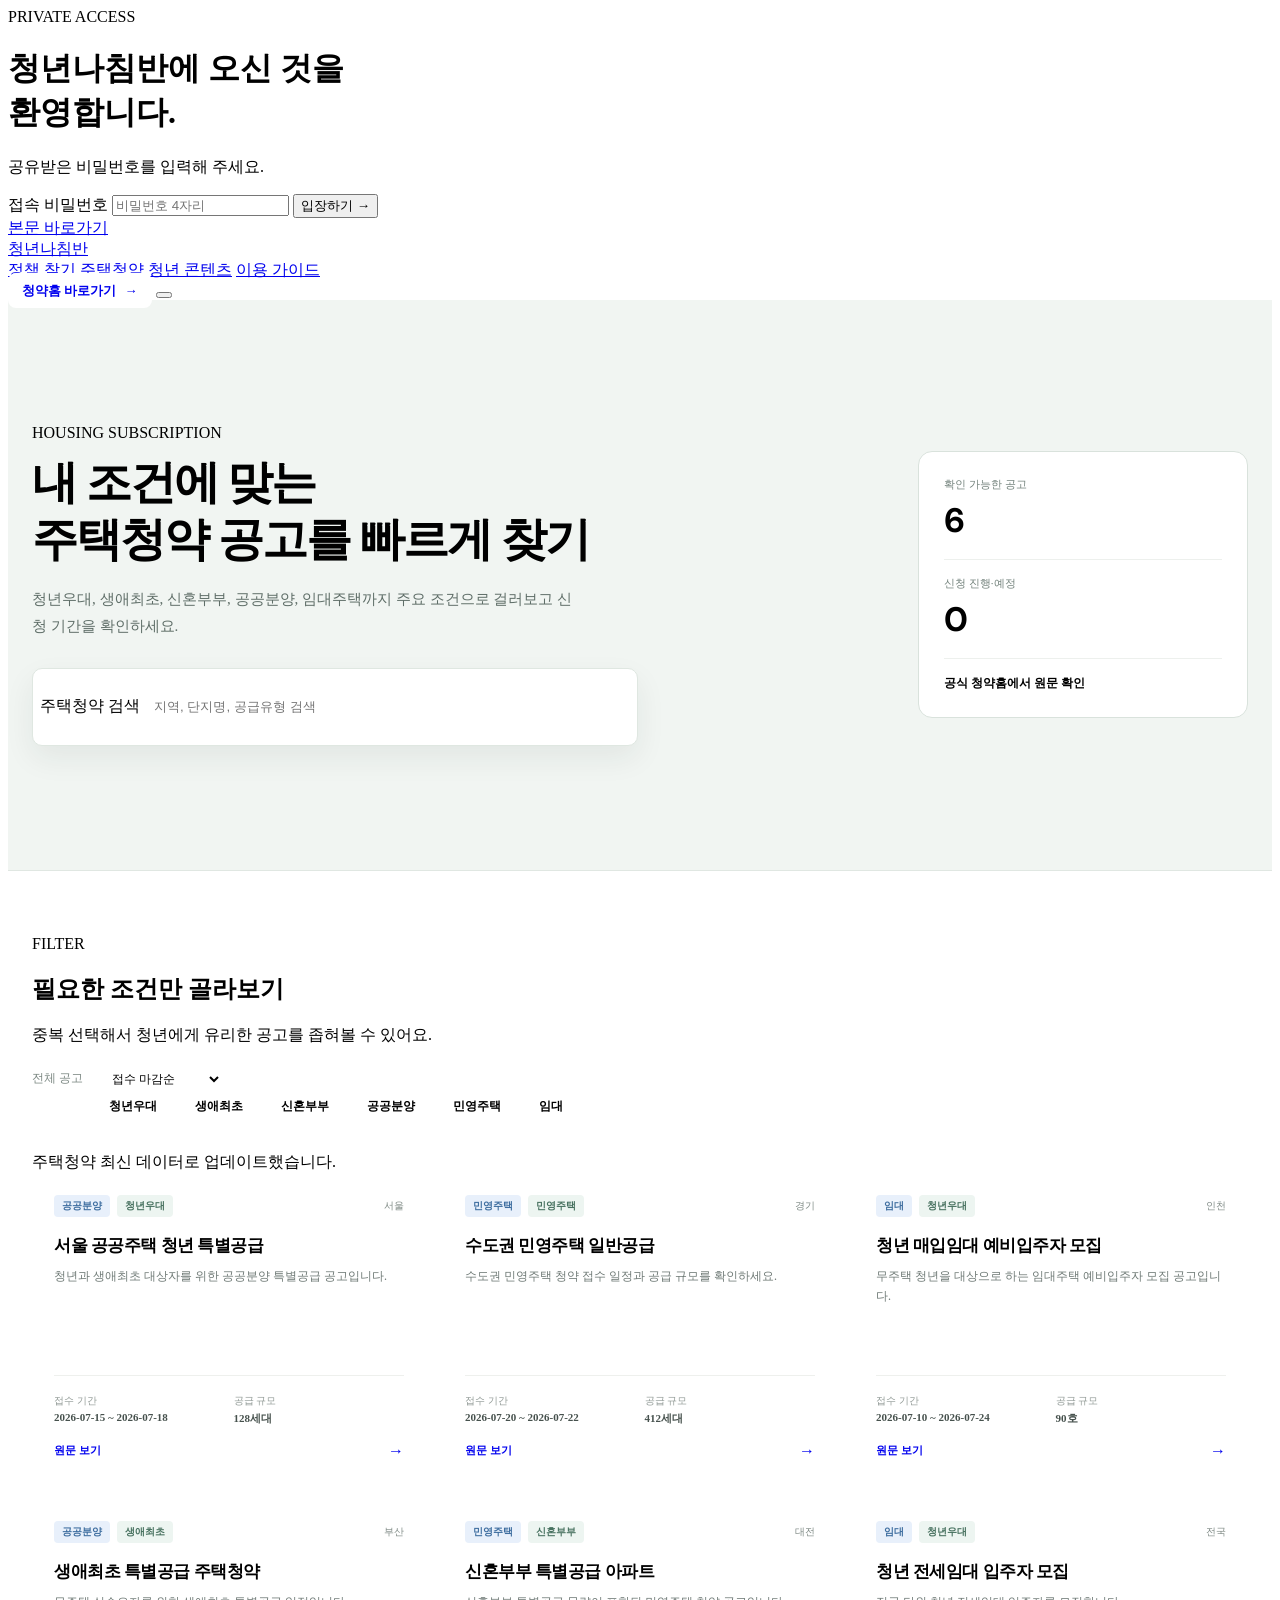
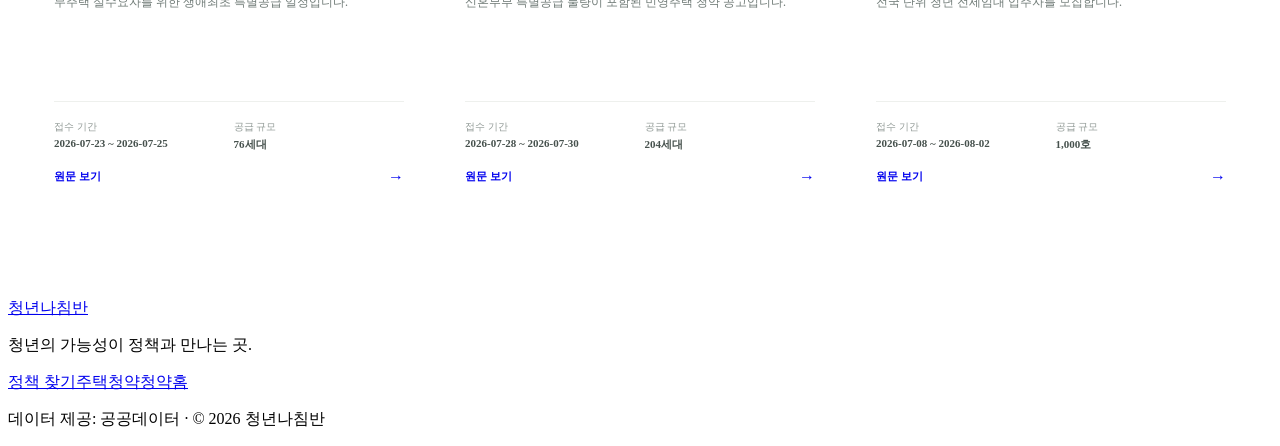
==== housing.html @ f8322672 "Add housing subscription page" ====
<!doctype html>
<html lang="ko">
<head>
  <meta charset="UTF-8">
  <meta name="viewport" content="width=device-width, initial-scale=1.0">
  <meta name="description" content="청년과 신혼부부에게 필요한 주택청약 정보를 조건별로 탐색하는 페이지">
  <meta name="theme-color" content="#173f35">
  <title>주택청약 — 청년나침반</title>
  <link rel="preconnect" href="https://fonts.googleapis.com">
  <link rel="preconnect" href="https://fonts.gstatic.com" crossorigin>
  <link href="https://fonts.googleapis.com/css2?family=DM+Sans:wght@500;600;700&family=Noto+Sans+KR:wght@400;500;600;700;800&display=swap" rel="stylesheet">
  <link rel="stylesheet" href="styles.css">
  <link rel="stylesheet" href="gate.css">
  <link rel="stylesheet" href="housing.css">
</head>
<body class="locked housing-page">
  <div class="access-gate" id="accessGate" role="dialog" aria-modal="true" aria-labelledby="gateTitle">
    <form class="gate-card" id="gateForm">
      <span class="brand-mark gate-mark" aria-hidden="true"><span></span></span>
      <span class="section-kicker">PRIVATE ACCESS</span>
      <h1 id="gateTitle">청년나침반에 오신 것을<br>환영합니다.</h1>
      <p>공유받은 비밀번호를 입력해 주세요.</p>
      <label class="sr-only" for="gatePassword">접속 비밀번호</label>
      <input id="gatePassword" type="password" inputmode="numeric" maxlength="4" placeholder="비밀번호 4자리" autocomplete="current-password" required>
      <button type="submit">입장하기 <span>→</span></button>
      <small id="gateError" role="alert"></small>
    </form>
  </div>

  <a class="skip" href="#main">본문 바로가기</a>
  <header class="site-header">
    <div class="header-inner">
      <a class="brand" href="index.html" aria-label="청년나침반 홈">
        <span class="brand-mark" aria-hidden="true"><span></span></span>
        <span>청년나침반</span>
      </a>
      <nav class="nav" aria-label="주요 메뉴">
        <a href="index.html#policies">정책 찾기</a>
        <a class="active" href="housing.html">주택청약</a>
        <a href="index.html#content">청년 콘텐츠</a>
        <a href="index.html#guide">이용 가이드</a>
      </nav>
      <a class="header-cta" href="https://www.applyhome.co.kr" target="_blank" rel="noopener">청약홈 바로가기 <span>→</span></a>
      <button class="menu-button" id="menuButton" type="button" aria-label="메뉴 열기"><span></span><span></span></button>
    </div>
  </header>

  <main id="main">
    <section class="housing-hero">
      <div class="housing-hero-inner">
        <div class="housing-copy">
          <span class="section-kicker">HOUSING SUBSCRIPTION</span>
          <h1>내 조건에 맞는<br>주택청약 공고를 빠르게 찾기</h1>
          <p>청년우대, 생애최초, 신혼부부, 공공분양, 임대주택까지 주요 조건으로 걸러보고 신청 기간을 확인하세요.</p>
          <form class="housing-search" id="housingSearchForm" role="search">
            <label class="sr-only" for="housingSearchInput">주택청약 검색</label>
            <input id="housingSearchInput" type="search" placeholder="지역, 단지명, 공급유형 검색" autocomplete="off">
            <button type="submit">검색</button>
          </form>
        </div>
        <div class="housing-summary" aria-label="주택청약 데이터 현황">
          <div><small>확인 가능한 공고</small><strong id="housingTotal">0</strong></div>
          <div><small>신청 진행·예정</small><strong id="openTotal">0</strong></div>
          <a href="https://www.applyhome.co.kr" target="_blank" rel="noopener">공식 청약홈에서 원문 확인</a>
        </div>
      </div>
    </section>

    <section class="housing-panel" aria-labelledby="filterTitle">
      <div class="section-heading">
        <div>
          <span class="section-kicker">FILTER</span>
          <h2 id="filterTitle">필요한 조건만 골라보기</h2>
          <p>중복 선택해서 청년에게 유리한 공고를 좁혀볼 수 있어요.</p>
        </div>
        <div class="housing-sort">
          <span id="housingResultLabel">전체 공고</span>
          <select id="housingSort" aria-label="주택청약 정렬 기준">
            <option value="deadline">접수 마감순</option>
            <option value="latest">공고 최신순</option>
            <option value="youth">청년 추천순</option>
          </select>
        </div>
      </div>

      <div class="housing-filters" id="housingFilters" aria-label="주택청약 필터">
        <button class="active" type="button" data-filter="전체">전체</button>
        <button type="button" data-filter="청년우대">청년우대</button>
        <button type="button" data-filter="생애최초">생애최초</button>
        <button type="button" data-filter="신혼부부">신혼부부</button>
        <button type="button" data-filter="공공분양">공공분양</button>
        <button type="button" data-filter="민영주택">민영주택</button>
        <button type="button" data-filter="임대">임대</button>
      </div>

      <div class="status-message show" id="housingStatus" role="status"><span></span> 주택청약 데이터를 확인하고 있어요.</div>
      <div class="housing-grid" id="housingGrid" aria-live="polite"></div>
      <button class="more-button" id="housingMore" type="button">공고 더 보기 <span>↓</span></button>
    </section>
  </main>

  <footer><div class="footer-inner"><div><a class="brand footer-brand" href="index.html"><span class="brand-mark"><span></span></span><span>청년나침반</span></a><p>청년의 가능성이 정책과 만나는 곳.</p></div><div class="footer-links"><a href="index.html#policies">정책 찾기</a><a href="housing.html">주택청약</a><a href="https://www.applyhome.co.kr" target="_blank" rel="noopener">청약홈</a></div><p class="copyright">데이터 제공: 공공데이터 · © 2026 청년나침반</p></div></footer>
  <div class="toast" id="toast" role="status"></div>
  <script src="housing.js"></script>
</body>
</html>
---- housing.css ----
.header-cta{margin-left:auto;border:1px solid var(--line);border-radius:8px;padding:10px 14px;text-decoration:none;font-size:13px;font-weight:700;background:#fff}.header-cta span{margin-left:5px}.housing-hero{background:#f1f5f2;border-bottom:1px solid #e0e7e2}.housing-hero-inner{max-width:var(--max);min-height:430px;margin:auto;padding:70px 24px;display:grid;grid-template-columns:minmax(0,620px) 330px;align-items:center;justify-content:space-between;gap:40px}.housing-copy h1{font-size:46px;line-height:1.25;letter-spacing:-2px;margin:12px 0 17px}.housing-copy p{font-size:15px;line-height:1.8;color:#5f6e68;max-width:550px;margin:0}.housing-search{margin-top:28px;width:min(100%,590px);height:62px;background:#fff;border:1px solid #dfe7e1;border-radius:10px;display:flex;align-items:center;padding:7px;box-shadow:0 12px 30px rgba(24,49,41,.07)}.housing-search input{flex:1;border:0;outline:0;min-width:0;padding:0 14px;color:var(--ink)}.housing-search button{height:48px;border:0;border-radius:7px;background:var(--green);color:#fff;font-weight:800;padding:0 24px;cursor:pointer}.housing-summary{border:1px solid #d9e2dc;background:#fff;border-radius:14px;padding:25px;display:grid;gap:16px}.housing-summary div{padding-bottom:16px;border-bottom:1px solid #edf0ed}.housing-summary small{display:block;font-size:11px;color:#71807a}.housing-summary strong{display:block;margin-top:6px;font:700 34px "DM Sans"}.housing-summary a{display:flex;justify-content:space-between;align-items:center;text-decoration:none;font-size:12px;font-weight:800;color:var(--green)}.housing-panel{max-width:var(--max);margin:auto;padding:64px 24px 90px}.housing-sort{display:flex;align-items:center;gap:13px}.housing-sort span{font-size:12px;color:#7c8883}.housing-sort select{border:1px solid var(--line);border-radius:7px;background:#fff;padding:9px 30px 9px 12px;font-size:12px}.housing-filters{display:flex;gap:8px;flex-wrap:wrap;margin:-8px 0 26px}.housing-filters button{height:38px;border:1px solid var(--line);border-radius:19px;background:#fff;padding:0 15px;font-size:12px;font-weight:700;cursor:pointer}.housing-filters button.active{background:var(--green);border-color:var(--green);color:#fff}.housing-grid{display:grid;grid-template-columns:repeat(3,1fr);gap:17px}.housing-card{border:1px solid var(--line);border-radius:13px;background:#fff;padding:22px;min-height:265px;display:flex;flex-direction:column;transition:.2s}.housing-card:hover{transform:translateY(-3px);box-shadow:0 14px 35px rgba(26,48,40,.09);border-color:#c4d1ca}.housing-card-top{display:flex;align-items:center;gap:7px}.housing-tag{font-size:10px;border-radius:4px;padding:4px 8px;background:#edf5f1;color:#47715f;font-weight:700}.housing-tag.primary{background:#e8f0fb;color:#3d6d9f}.housing-area{margin-left:auto;font-size:10px;color:#7e8984}.housing-card h3{font-size:17px;line-height:1.45;letter-spacing:-.5px;margin:17px 0 9px}.housing-card p{font-size:12px;color:#6f7a76;line-height:1.6;margin:0;display:-webkit-box;-webkit-line-clamp:2;-webkit-box-orient:vertical;overflow:hidden}.housing-card-meta{margin-top:auto;padding-top:18px;border-top:1px solid #eef0ed;display:grid;grid-template-columns:1fr 1fr;gap:9px}.housing-card-meta span{font-size:10px;color:#919a96}.housing-card-meta b{display:block;color:#46514d;font-size:11px;margin-top:3px}.housing-card-link{display:flex;justify-content:space-between;align-items:center;text-decoration:none;font-size:11px;font-weight:800;margin-top:16px}.housing-card-link span{font-size:16px}.empty-state{grid-column:1/-1;text-align:center;padding:70px;color:var(--muted);border:1px dashed var(--line);border-radius:12px}.housing-page .status-message.ok span{background:#6fa77a}.housing-page .status-message.warn span{background:#d69755}@media(max-width:900px){.header-cta{display:none}.housing-hero-inner{grid-template-columns:1fr}.housing-summary{grid-template-columns:1fr 1fr}.housing-summary a{grid-column:1/-1}.housing-grid{grid-template-columns:repeat(2,1fr)}}@media(max-width:620px){.housing-hero-inner{min-height:auto;padding-top:52px;padding-bottom:52px}.housing-copy h1{font-size:34px;letter-spacing:-1.5px}.housing-copy p{font-size:13px}.housing-search{height:auto;display:grid;grid-template-columns:1fr;padding:8px}.housing-search input{height:42px}.housing-search button{height:44px}.housing-summary{grid-template-columns:1fr}.housing-sort{margin-top:17px}.housing-grid{grid-template-columns:1fr}.housing-panel{padding-top:48px}.housing-filters{margin-top:0}}
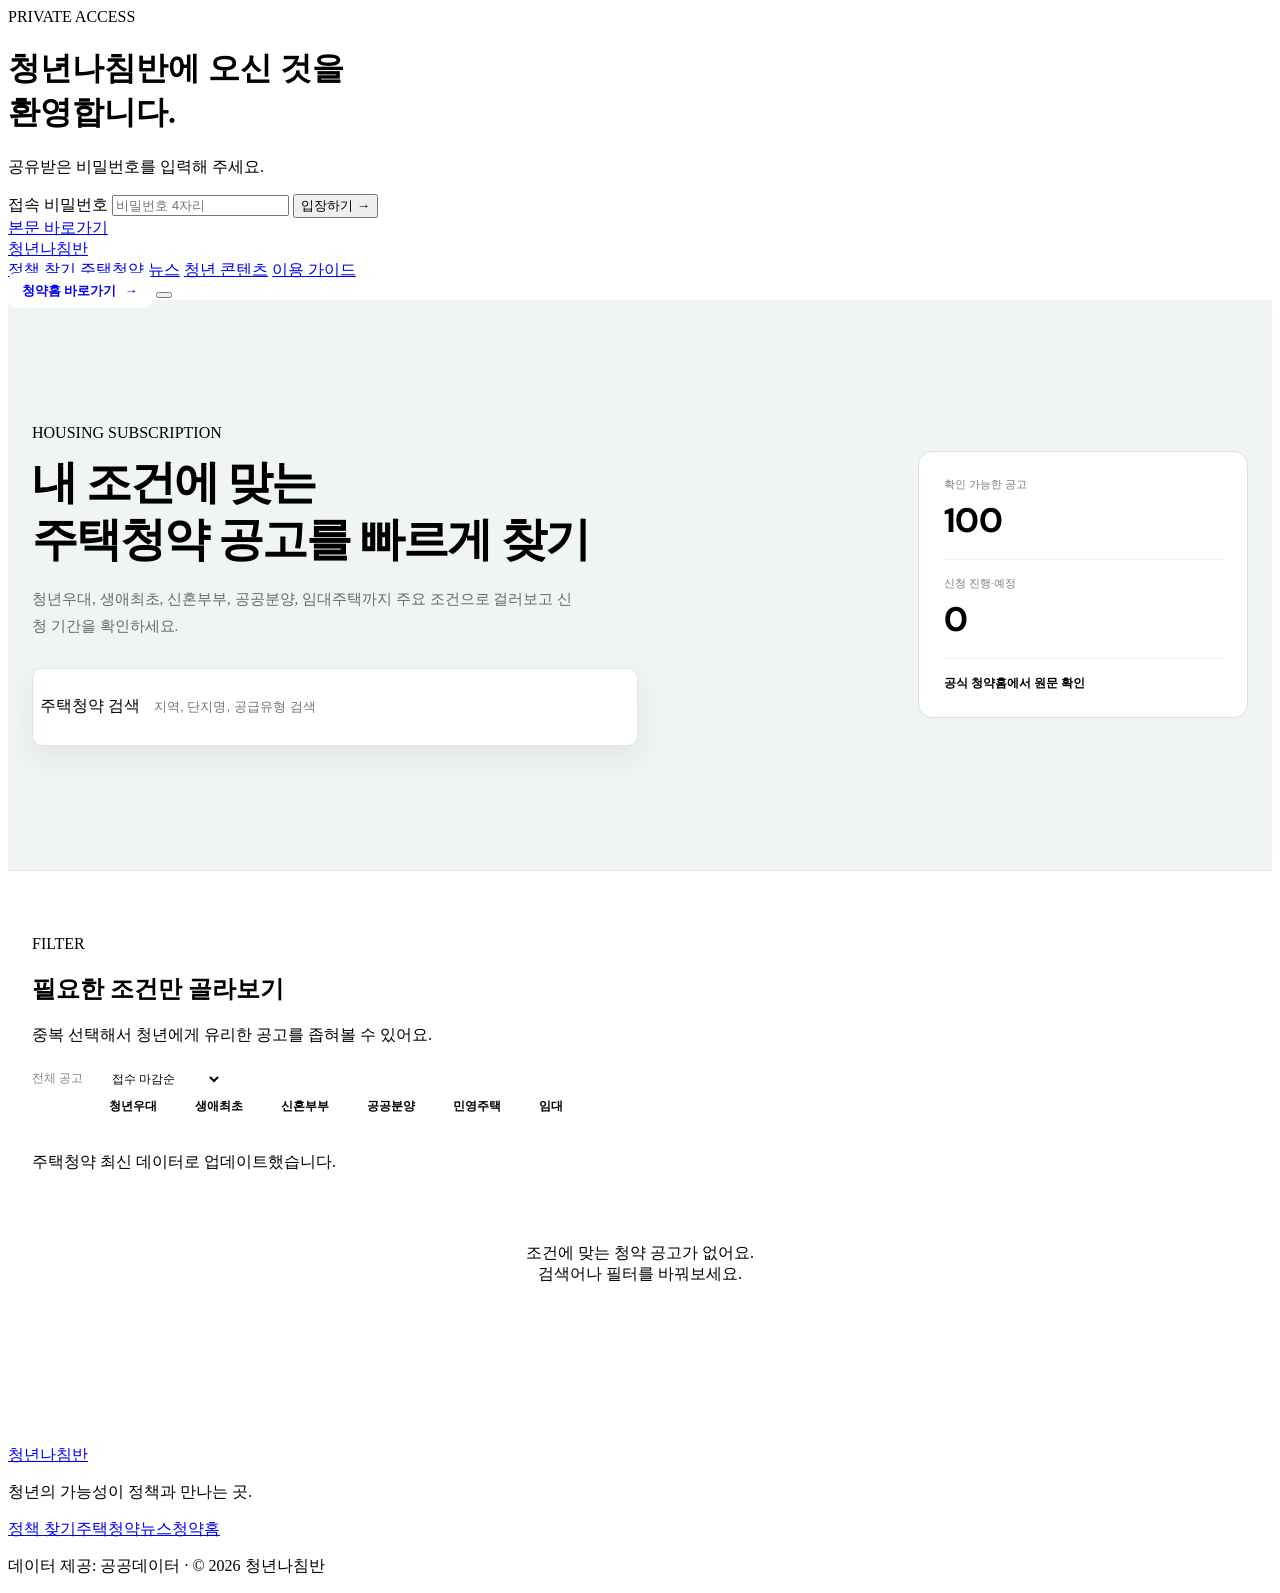
==== commit 5bb56d8c: "Add youth news page" ====
--- a/housing.html
+++ b/housing.html
@@ -37,6 +37,7 @@
       <nav class="nav" aria-label="주요 메뉴">
         <a href="index.html#policies">정책 찾기</a>
         <a class="active" href="housing.html">주택청약</a>
+        <a href="news.html">뉴스</a>
         <a href="index.html#content">청년 콘텐츠</a>
         <a href="index.html#guide">이용 가이드</a>
       </nav>
@@ -99,7 +100,7 @@
     </section>
   </main>
 
-  <footer><div class="footer-inner"><div><a class="brand footer-brand" href="index.html"><span class="brand-mark"><span></span></span><span>청년나침반</span></a><p>청년의 가능성이 정책과 만나는 곳.</p></div><div class="footer-links"><a href="index.html#policies">정책 찾기</a><a href="housing.html">주택청약</a><a href="https://www.applyhome.co.kr" target="_blank" rel="noopener">청약홈</a></div><p class="copyright">데이터 제공: 공공데이터 · © 2026 청년나침반</p></div></footer>
+  <footer><div class="footer-inner"><div><a class="brand footer-brand" href="index.html"><span class="brand-mark"><span></span></span><span>청년나침반</span></a><p>청년의 가능성이 정책과 만나는 곳.</p></div><div class="footer-links"><a href="index.html#policies">정책 찾기</a><a href="housing.html">주택청약</a><a href="news.html">뉴스</a><a href="https://www.applyhome.co.kr" target="_blank" rel="noopener">청약홈</a></div><p class="copyright">데이터 제공: 공공데이터 · © 2026 청년나침반</p></div></footer>
   <div class="toast" id="toast" role="status"></div>
   <script src="housing.js"></script>
 </body>
